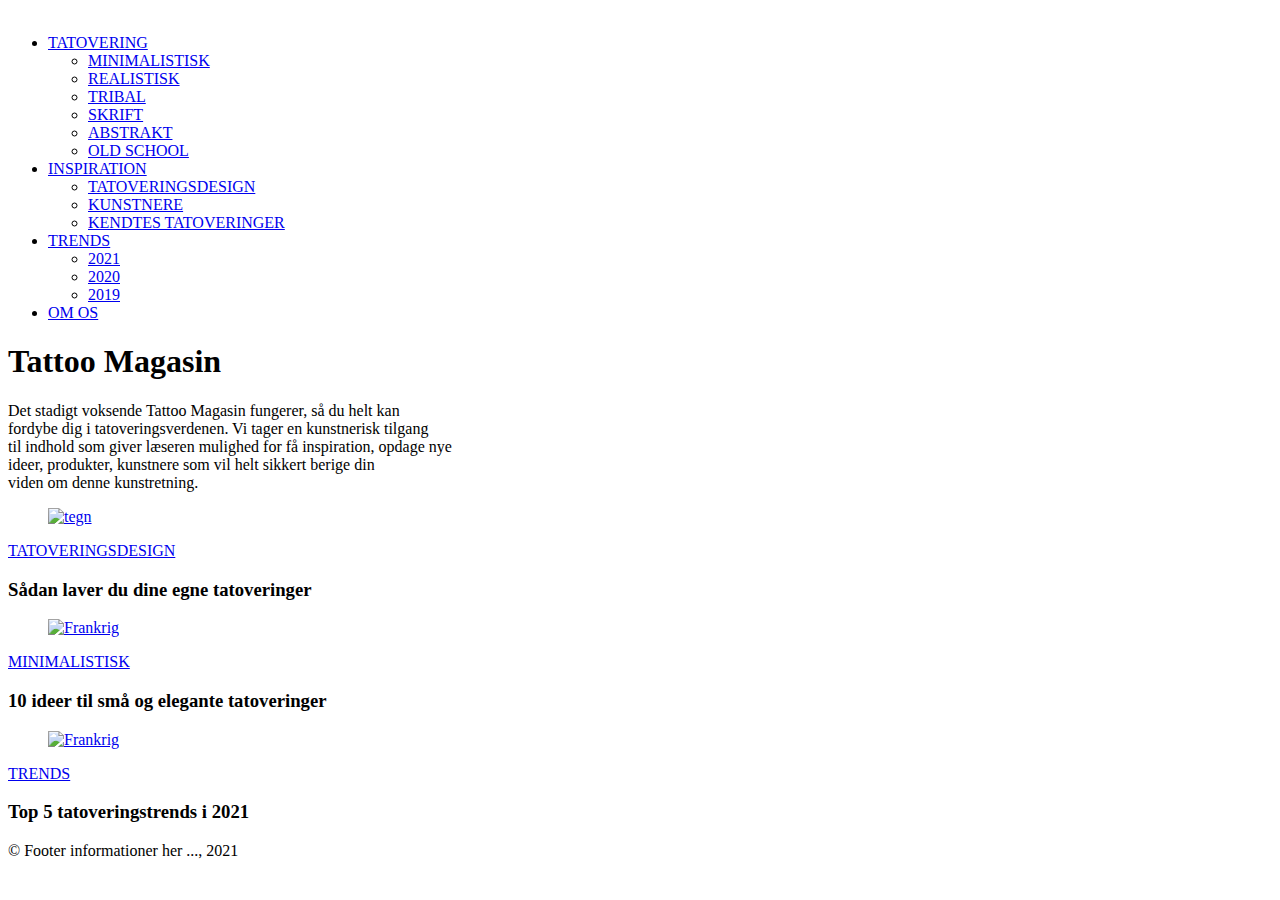
==== index.html @ b778e650 "Add files via upload" ====
<!DOCTYPE html>
<html lang="da">

<head>
	<meta charset="utf-8">

	<title>Tattoo Magasin</title>
	<meta name="author" content="Your Name">
	<meta name="description" content="Example description">
	<meta name="viewport" content="width=device-width, initial-scale=1.0">
	<meta http-equiv="X-UA-Compatible" content="ie=edge">
	<link rel="stylesheet" href="css/style.css">

</head>
<body>

	<div id="wrap">

		<header>
			<nav>
				<ul class="dropmenu">
					<div class="logomenu">
											<div class="logo-box">
													<a href="index.html"> <img src="images/logo6.svg" alt=""> </a>
											</div>
											</div>

					<li>
						<a href="#"> TATOVERING </a>
						<ul class="submenu">
	      <li><a href="artikel2.html">MINIMALISTISK</a></li>
	      <li><a href="...">REALISTISK</a></li>
				<li><a href="...">TRIBAL</a></li>
	      <li><a href="...">SKRIFT</a></li>
				<li><a href="...">ABSTRAKT</a></li>
	      <li><a href="...">OLD SCHOOL</a></li>
	    </ul>
	   </li>

					<li>
						<a href="#"> INSPIRATION </a>
						<ul class="submenu">
	      <li><a href="artikel1.html">TATOVERINGSDESIGN</a></li>
	      <li><a href="...">KUNSTNERE</a></li>
				<li><a href="...">KENDTES TATOVERINGER</a></li>
				 </ul>
	 </li>

					<li>
						<a href="#"> TRENDS </a>
						<ul class="submenu">
				<li><a href="artikel3.html">2021</a></li>
				<li><a href="...">2020</a></li>
				<li><a href="...">2019</a></li>
						</ul>
					</li>

					<li><a href="#"> OM OS </a></li>
				</ul>
</li>
			</nav>
		</header>


		<!-- indhold -->
			<div class="bgimg">

				<div class="titel">
					<h1>Tattoo Magasin</h1>
					<p>Det stadigt voksende Tattoo Magasin fungerer, så du helt kan <br> fordybe dig i tatoveringsverdenen. Vi tager en kunstnerisk tilgang <br> til indhold  som giver læseren mulighed for få inspiration, opdage nye  <br>ideer, produkter, kunstnere som vil helt sikkert berige din <br>viden om denne kunstretning. </p>
				</div>

					</div>

	<!-- Artikler -->

<div class="sitecontainer">
			<div class="articlecontainer">
					<article class="articlecard">
						<figure class="articleimage">
							<a href=artikel1.html>
							<img src="images/tegn7.png" alt="tegn">
						 </a>
						</figure>
						  <div class="articlecontent">
							<a href="#" class="cardcategory"> TATOVERINGSDESIGN </a>
							<h3 class="cardtitle">Sådan laver du dine egne tatoveringer</h3>
						</div>
					</article>
					<article class="articlecard">
						<figure class="articleimage">
							<a href=artikel2.html>
							<img src="images/hjerte3.png" alt="Frankrig">
						 </a>
						</figure>
						  <div class="articlecontent">
							<a href="#" class="cardcategory"> MINIMALISTISK </a>
							<h3 class="cardtitle">10 ideer til små og elegante tatoveringer</h3>
						</div>
					</article>
					<article class="articlecard">
						<figure class="articleimage">
							<a href=artikel3.html>
							<img src="images/trends1.png" alt="Frankrig">
						 </a>
						</figure>
						  <div class="articlecontent">
							<a href="#" class="cardcategory"> TRENDS </a>
							<h3 class="cardtitle">Top 5 tatoveringstrends i 2021</h3>
						</div>
					</article>
      </div>
</div>

		<!-- typisk kontaktinformationer -->
		<footer>
			&copy; Footer informationer her ..., 2021
		</footer>

	</div> <!-- /wrap -->
</body>

</html>
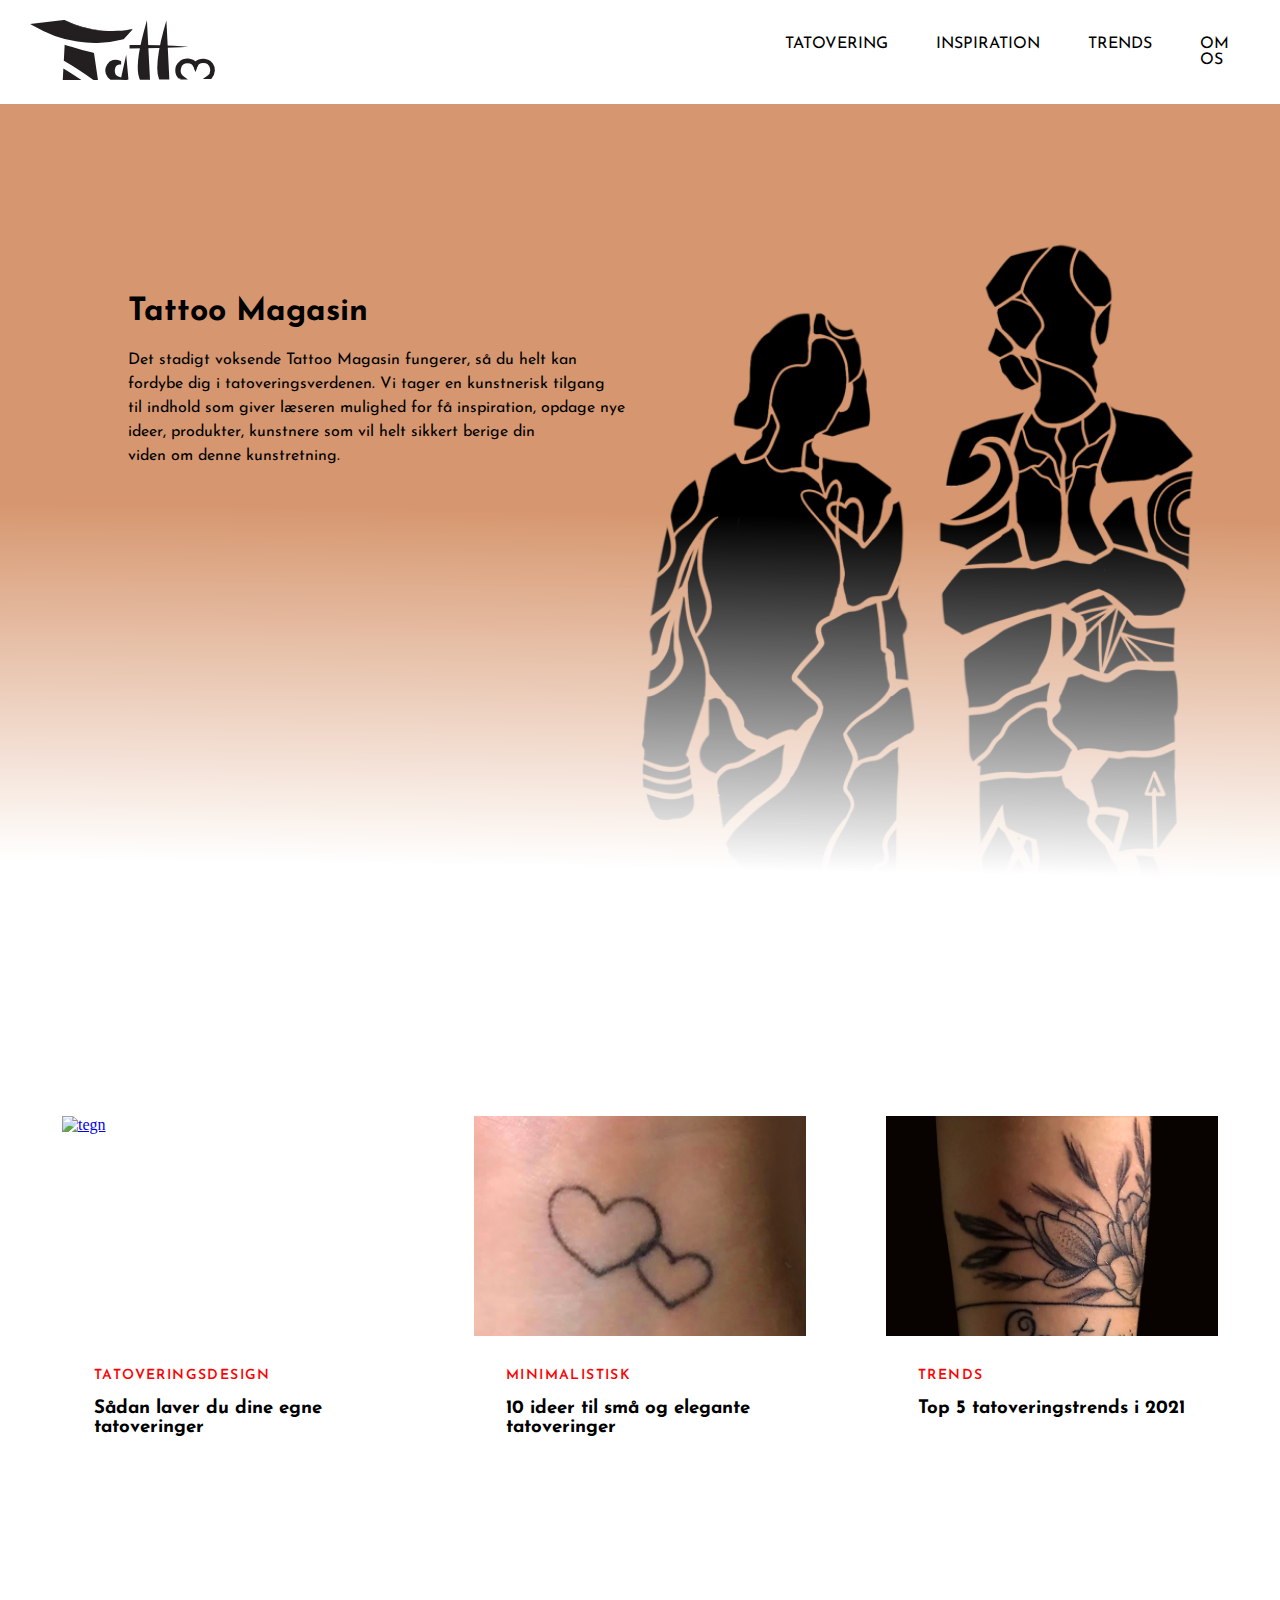
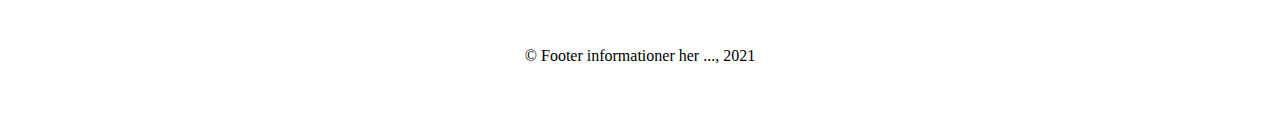
==== commit f48f3f0c: "Online Magasin" ====
--- a/index.html
+++ b/index.html
@@ -1,123 +1,123 @@
-<!DOCTYPE html>
-<html lang="da">
-
-<head>
-	<meta charset="utf-8">
-
-	<title>Tattoo Magasin</title>
-	<meta name="author" content="Your Name">
-	<meta name="description" content="Example description">
-	<meta name="viewport" content="width=device-width, initial-scale=1.0">
-	<meta http-equiv="X-UA-Compatible" content="ie=edge">
-	<link rel="stylesheet" href="css/style.css">
-
-</head>
-<body>
-
-	<div id="wrap">
-
-		<header>
-			<nav>
-				<ul class="dropmenu">
-					<div class="logomenu">
-											<div class="logo-box">
-													<a href="index.html"> <img src="images/logo6.svg" alt=""> </a>
-											</div>
-											</div>
-
-					<li>
-						<a href="#"> TATOVERING </a>
-						<ul class="submenu">
-	      <li><a href="artikel2.html">MINIMALISTISK</a></li>
-	      <li><a href="...">REALISTISK</a></li>
-				<li><a href="...">TRIBAL</a></li>
-	      <li><a href="...">SKRIFT</a></li>
-				<li><a href="...">ABSTRAKT</a></li>
-	      <li><a href="...">OLD SCHOOL</a></li>
-	    </ul>
-	   </li>
-
-					<li>
-						<a href="#"> INSPIRATION </a>
-						<ul class="submenu">
-	      <li><a href="artikel1.html">TATOVERINGSDESIGN</a></li>
-	      <li><a href="...">KUNSTNERE</a></li>
-				<li><a href="...">KENDTES TATOVERINGER</a></li>
-				 </ul>
-	 </li>
-
-					<li>
-						<a href="#"> TRENDS </a>
-						<ul class="submenu">
-				<li><a href="artikel3.html">2021</a></li>
-				<li><a href="...">2020</a></li>
-				<li><a href="...">2019</a></li>
-						</ul>
-					</li>
-
-					<li><a href="#"> OM OS </a></li>
-				</ul>
-</li>
-			</nav>
-		</header>
-
-
-		<!-- indhold -->
-			<div class="bgimg">
-
-				<div class="titel">
-					<h1>Tattoo Magasin</h1>
-					<p>Det stadigt voksende Tattoo Magasin fungerer, så du helt kan <br> fordybe dig i tatoveringsverdenen. Vi tager en kunstnerisk tilgang <br> til indhold  som giver læseren mulighed for få inspiration, opdage nye  <br>ideer, produkter, kunstnere som vil helt sikkert berige din <br>viden om denne kunstretning. </p>
-				</div>
-
-					</div>
-
-	<!-- Artikler -->
-
-<div class="sitecontainer">
-			<div class="articlecontainer">
-					<article class="articlecard">
-						<figure class="articleimage">
-							<a href=artikel1.html>
-							<img src="images/tegn7.png" alt="tegn">
-						 </a>
-						</figure>
-						  <div class="articlecontent">
-							<a href="#" class="cardcategory"> TATOVERINGSDESIGN </a>
-							<h3 class="cardtitle">Sådan laver du dine egne tatoveringer</h3>
-						</div>
-					</article>
-					<article class="articlecard">
-						<figure class="articleimage">
-							<a href=artikel2.html>
-							<img src="images/hjerte3.png" alt="Frankrig">
-						 </a>
-						</figure>
-						  <div class="articlecontent">
-							<a href="#" class="cardcategory"> MINIMALISTISK </a>
-							<h3 class="cardtitle">10 ideer til små og elegante tatoveringer</h3>
-						</div>
-					</article>
-					<article class="articlecard">
-						<figure class="articleimage">
-							<a href=artikel3.html>
-							<img src="images/trends1.png" alt="Frankrig">
-						 </a>
-						</figure>
-						  <div class="articlecontent">
-							<a href="#" class="cardcategory"> TRENDS </a>
-							<h3 class="cardtitle">Top 5 tatoveringstrends i 2021</h3>
-						</div>
-					</article>
-      </div>
-</div>
-
-		<!-- typisk kontaktinformationer -->
-		<footer>
-			&copy; Footer informationer her ..., 2021
-		</footer>
-
-	</div> <!-- /wrap -->
-</body>
-
-</html>
+<!DOCTYPE html>
+<html lang="da">
+
+<head>
+	<meta charset="utf-8">
+
+	<title>Tattoo Magasin</title>
+	<meta name="author" content="Your Name">
+	<meta name="description" content="Example description">
+	<meta name="viewport" content="width=device-width, initial-scale=1.0">
+	<meta http-equiv="X-UA-Compatible" content="ie=edge">
+	<link rel="stylesheet" href="css/style.css">
+
+</head>
+<body>
+
+	<div id="wrap">
+
+		<header>
+			<nav>
+				<ul class="dropmenu">
+					<div class="logomenu">
+											<div class="logo-box">
+													<a href="index.html"> <img src="images/logo6.svg" alt=""> </a>
+											</div>
+											</div>
+
+					<li>
+						<a href="#"> TATOVERING </a>
+						<ul class="submenu">
+	      <li><a href="artikel2.html">MINIMALISTISK</a></li>
+	      <li><a href="...">REALISTISK</a></li>
+				<li><a href="...">TRIBAL</a></li>
+	      <li><a href="...">SKRIFT</a></li>
+				<li><a href="...">ABSTRAKT</a></li>
+	      <li><a href="...">OLD SCHOOL</a></li>
+	    </ul>
+	   </li>
+
+					<li>
+						<a href="#"> INSPIRATION </a>
+						<ul class="submenu">
+	      <li><a href="artikel1.html">TATOVERINGSDESIGN</a></li>
+	      <li><a href="...">KUNSTNERE</a></li>
+				<li><a href="...">KENDTES TATOVERINGER</a></li>
+				 </ul>
+	 </li>
+
+					<li>
+						<a href="#"> TRENDS </a>
+						<ul class="submenu">
+				<li><a href="artikel3.html">2021</a></li>
+				<li><a href="...">2020</a></li>
+				<li><a href="...">2019</a></li>
+						</ul>
+					</li>
+
+					<li><a href="#"> OM OS </a></li>
+				</ul>
+</li>
+			</nav>
+		</header>
+
+
+		<!-- indhold -->
+			<div class="bgimg">
+
+				<div class="titel">
+					<h1>Tattoo Magasin</h1>
+					<p>Det stadigt voksende Tattoo Magasin fungerer, så du helt kan <br> fordybe dig i tatoveringsverdenen. Vi tager en kunstnerisk tilgang <br> til indhold  som giver læseren mulighed for få inspiration, opdage nye  <br>ideer, produkter, kunstnere som vil helt sikkert berige din <br>viden om denne kunstretning. </p>
+				</div>
+
+					</div>
+
+	<!-- Artikler -->
+
+<div class="sitecontainer">
+			<div class="articlecontainer">
+					<article class="articlecard">
+						<figure class="articleimage">
+							<a href=artikel1.html>
+							<img src="images/tegn7.png" alt="tegn">
+						 </a>
+						</figure>
+						  <div class="articlecontent">
+							<a href="#" class="cardcategory"> TATOVERINGSDESIGN </a>
+							<h3 class="cardtitle">Sådan laver du dine egne tatoveringer</h3>
+						</div>
+					</article>
+					<article class="articlecard">
+						<figure class="articleimage">
+							<a href=artikel2.html>
+							<img src="images/hjerte3.png" alt="Frankrig">
+						 </a>
+						</figure>
+						  <div class="articlecontent">
+							<a href="#" class="cardcategory"> MINIMALISTISK </a>
+							<h3 class="cardtitle">10 ideer til små og elegante tatoveringer</h3>
+						</div>
+					</article>
+					<article class="articlecard">
+						<figure class="articleimage">
+							<a href=artikel3.html>
+							<img src="images/trends1.png" alt="Frankrig">
+						 </a>
+						</figure>
+						  <div class="articlecontent">
+							<a href="#" class="cardcategory"> TRENDS </a>
+							<h3 class="cardtitle">Top 5 tatoveringstrends i 2021</h3>
+						</div>
+					</article>
+      </div>
+</div>
+
+		<!-- typisk kontaktinformationer -->
+		<footer>
+			&copy; Footer informationer her ..., 2021
+		</footer>
+
+	</div> <!-- /wrap -->
+</body>
+
+</html>
--- a/css/style.css
+++ b/css/style.css
@@ -0,0 +1,293 @@
+/**
+ * fil: css/style.css
+ **/
+ /**google fonts (som noget det første)*/
+ @import url('https://fonts.googleapis.com/css2?family=Righteous&display=swap');
+ @import url('https://fonts.googleapis.com/css2?family=Mukta:wght@500&display=swap');
+ @import url('https://fonts.googleapis.com/css2?family=Josefin+Sans:wght@700&family=Libre+Franklin:wght@700;900&display=swap');
+
+:root {
+  /* farver */
+  --white: #ffffff;
+  --black: #000000;
+
+}
+
+
+* {
+  margin: 0;
+  padding: 0;
+
+}
+
+body {
+  background-position: center;
+  background-repeat: no-repeat;
+  background-size: cover;
+  background-color: white;
+
+}
+
+.logo-box img {
+    height: 60px;
+    padding-left: 30px;
+
+}
+
+.logomenu {
+    display: flex;
+    flex-direction: row;
+    text-align: center;
+    align-items: center;
+    width: 60%;
+
+}
+
+
+/* Layout */
+#wrap {
+  width: 100%;
+  height: 100%;
+  max-height: 864px;
+  max-width: 1600px;
+  margin: 0 auto;
+
+  }
+
+#galleri {
+  width: 100%;
+  margin:auto
+  border: 10px solid var(--white);
+  margin: 11px;
+}
+
+header {
+  /*height: 300px;*/
+  padding-top: 20px;
+  padding-bottom: 20px;
+  text-align: left;
+  /*border: 2px solid red;*/
+  /*width: 100%;*/
+  background-color: white;
+  }
+/* Typografi */
+h1 {
+  font-family: 'Josefin Sans', sans-serif;
+
+
+}
+
+h2 {
+
+}
+
+.artikelside {
+margin: auto;
+max-width: 1000px;
+display: grid;
+grid-template-columns: auto 1fr auto;
+grid-gap: .5em;
+}
+
+h1, img, main {
+  grid-column: 2;
+}
+
+main {
+font-family: 'Josefin Sans', sans-serif;
+width: 100%;
+margin: auto;
+text-align: justify;
+
+
+}
+
+.artikelside img {
+width: 100%;
+padding-bottom: 20px;
+
+
+}
+
+.artikelside p {
+font-size: 1.5em;
+line-height: 1.5em;
+padding-bottom: 20px;
+}
+
+.artikelside h2 {
+  padding-top: 20px;
+  padding-bottom: 20px;
+  font-size: 2em;
+
+}
+
+
+.artikelside h1 {
+  width: 100%;
+  display: block;
+  font-size: 3em;
+
+  padding-top: 50px;
+}
+
+
+footer {
+  padding-top: 50px;
+  padding-bottom: 50px;
+  text-align: center;
+  background-color: var(--white);
+}
+
+#nrEt {
+  color: var(--red);
+  font-family: fantasy;
+
+}
+
+.bgimg {
+  background-image: url(../images/Magasinbg2.png);
+  height: 100vh;
+  background-size: cover;
+  background-position: center;
+}
+
+.titel h1  {
+  padding-top: 15%;
+  padding-left: 10%;
+  font-family: 'Josefin Sans', sans-serif;
+}
+
+.titel p {
+  padding-top: 20px;
+  padding-left: 10%;
+  font-family: 'Josefin Sans', sans-serif;
+  line-height: 1.5em;
+}
+
+
+
+/*Navigation*/
+ nav ul {
+  list-style-type:none; /*Fjern kugler*/
+  margin: 0;
+  padding: 0;
+  display: flex;
+  justify-content: center;
+  font-family: 'Josefin Sans', sans-serif;
+  }
+
+ nav ul li a {
+    display:block;
+    padding: .5em 1em;
+    margin: .5em;
+    text-decoration: none;
+    color: black;
+    }
+ nav ul li ul {
+    display: block;
+    position: absolute;
+    background-color: #fff;
+    }
+
+ nav ul li ul li a:hover {
+    background-color: #f3f3f3;
+  }
+
+
+/* med et undermenu-niveau */
+    .submenu { display: none; }
+    .dropmenu>li:hover>.submenu { display: block; }
+
+/*Artikler*/
+
+ .sitecontainer {
+margin: 7rem auto;
+max-width: calc(100% - 80px);
+
+}
+
+.articlecontainer {
+display: grid;
+grid-template-columns: repeat(auto-fill, minmax(270px, 1fr));
+gap: 5rem;
+
+}
+
+.articleimage {
+margin: 0;
+padding: 0;
+overflow: hidden;
+}
+
+.articleimage img {
+max-width: 100%;
+height: auto;
+
+}
+
+.articlecard {
+background: white;
+transition: 0.3s;
+}
+
+
+.articlecard:hover {
+box-shadow: 0 4px 20px 0 rgba(34,68,123,0.2);
+cursor: pointer;
+}
+
+.articlecontent {
+font-family: 'Josefin Sans', sans-serif;
+padding: 2rem;
+}
+
+.articlecontent .cardcategory {
+font-size: 0.875rem;
+text-transform: uppercase;
+letter-spacing: 0.1em;
+font-weight: 600;
+color: red;
+display: block;
+text-decoration: none;
+}
+
+.articlecontent .cardtitle {
+font-family: 'Josefin Sans', sans-serif;
+margin: 1rem 0;
+color: black
+
+}
+
+
+
+@media screen and (max-width: 700px) {
+  .logo-box {
+    display: block;
+    text-align: center;
+    padding-right: 60px;
+
+    }
+
+    .dropmenu {
+      display: grid;
+      text-align: center;
+    }
+}
+
+
+@media screen and (min-width: 768px) {
+  .sitecontainer {
+    max-width: 608px;
+    }
+    .articlecard {
+      display: grid;
+      grid-template-rows: 220px 1fr;
+    }
+  }
+
+@media screen and (min-width: 1280px) {
+  .sitecontainer {
+    max-width: 1156px;
+    }
+  }
